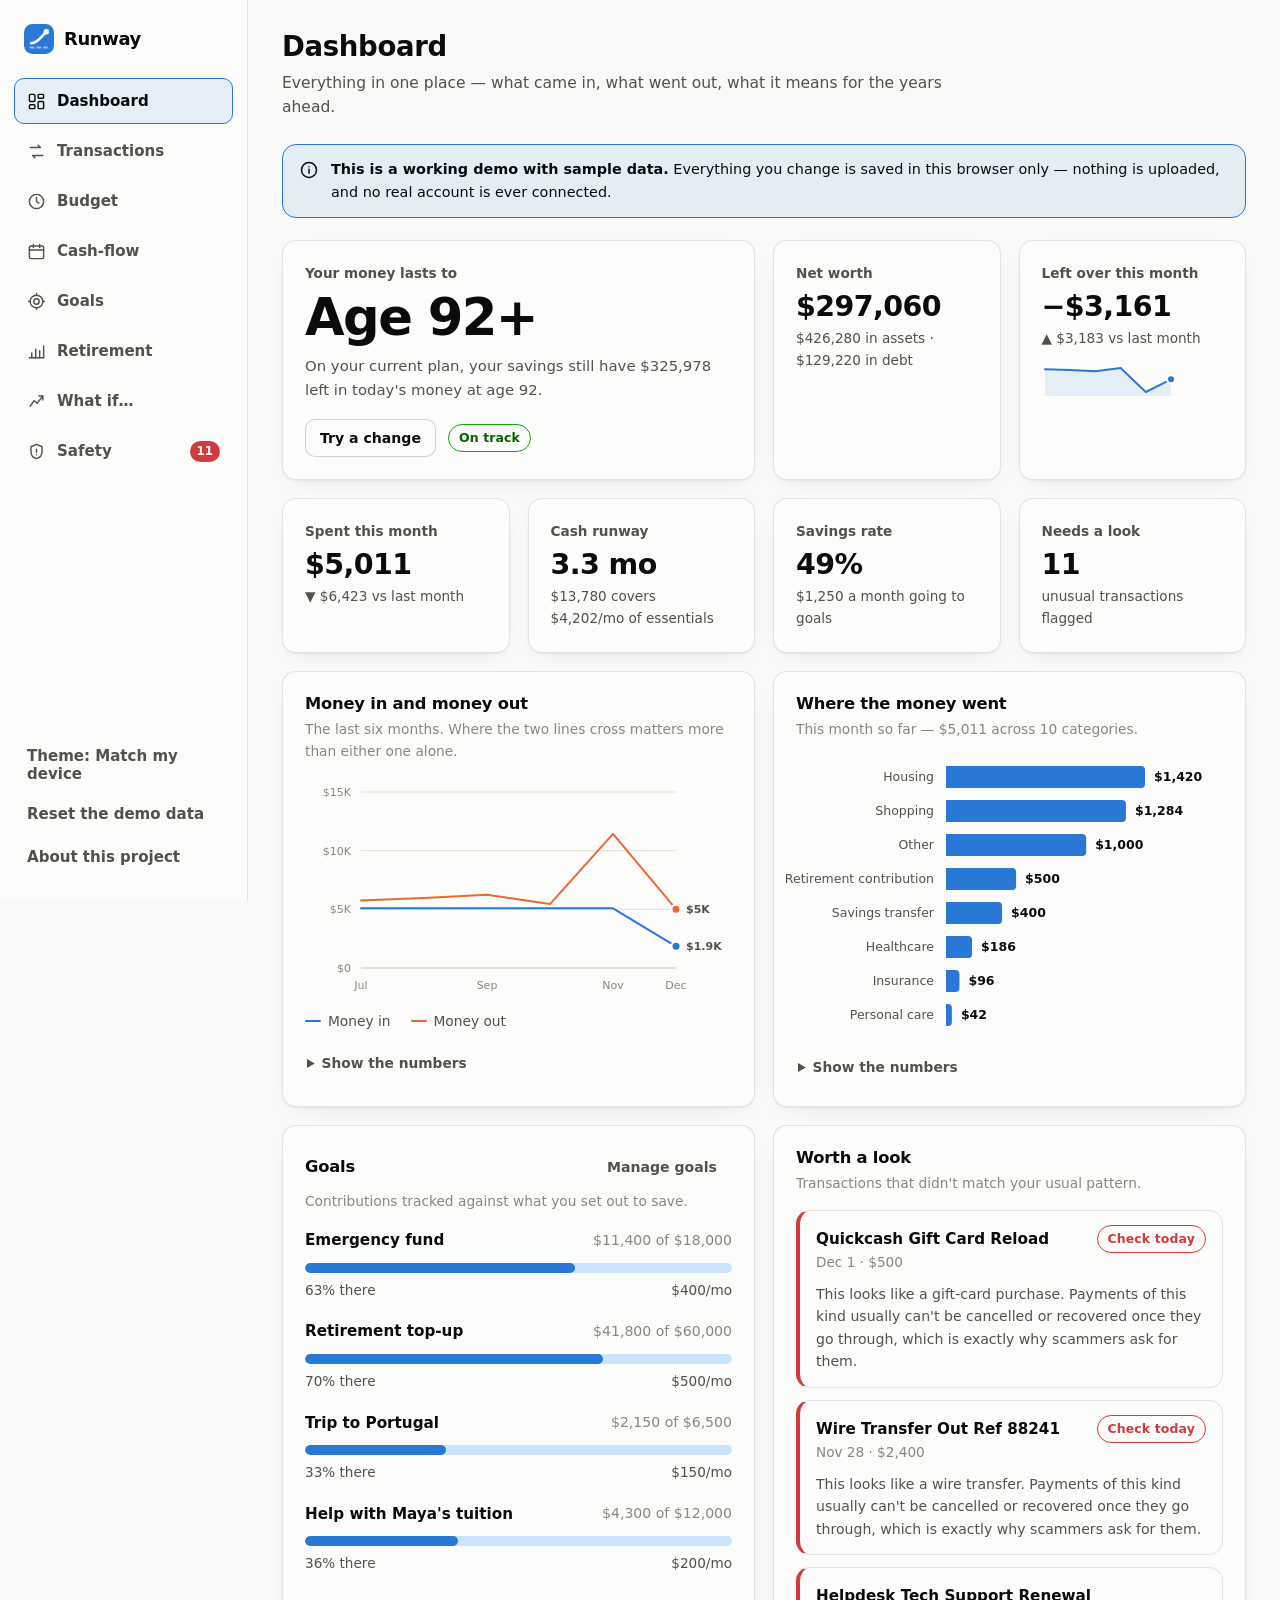
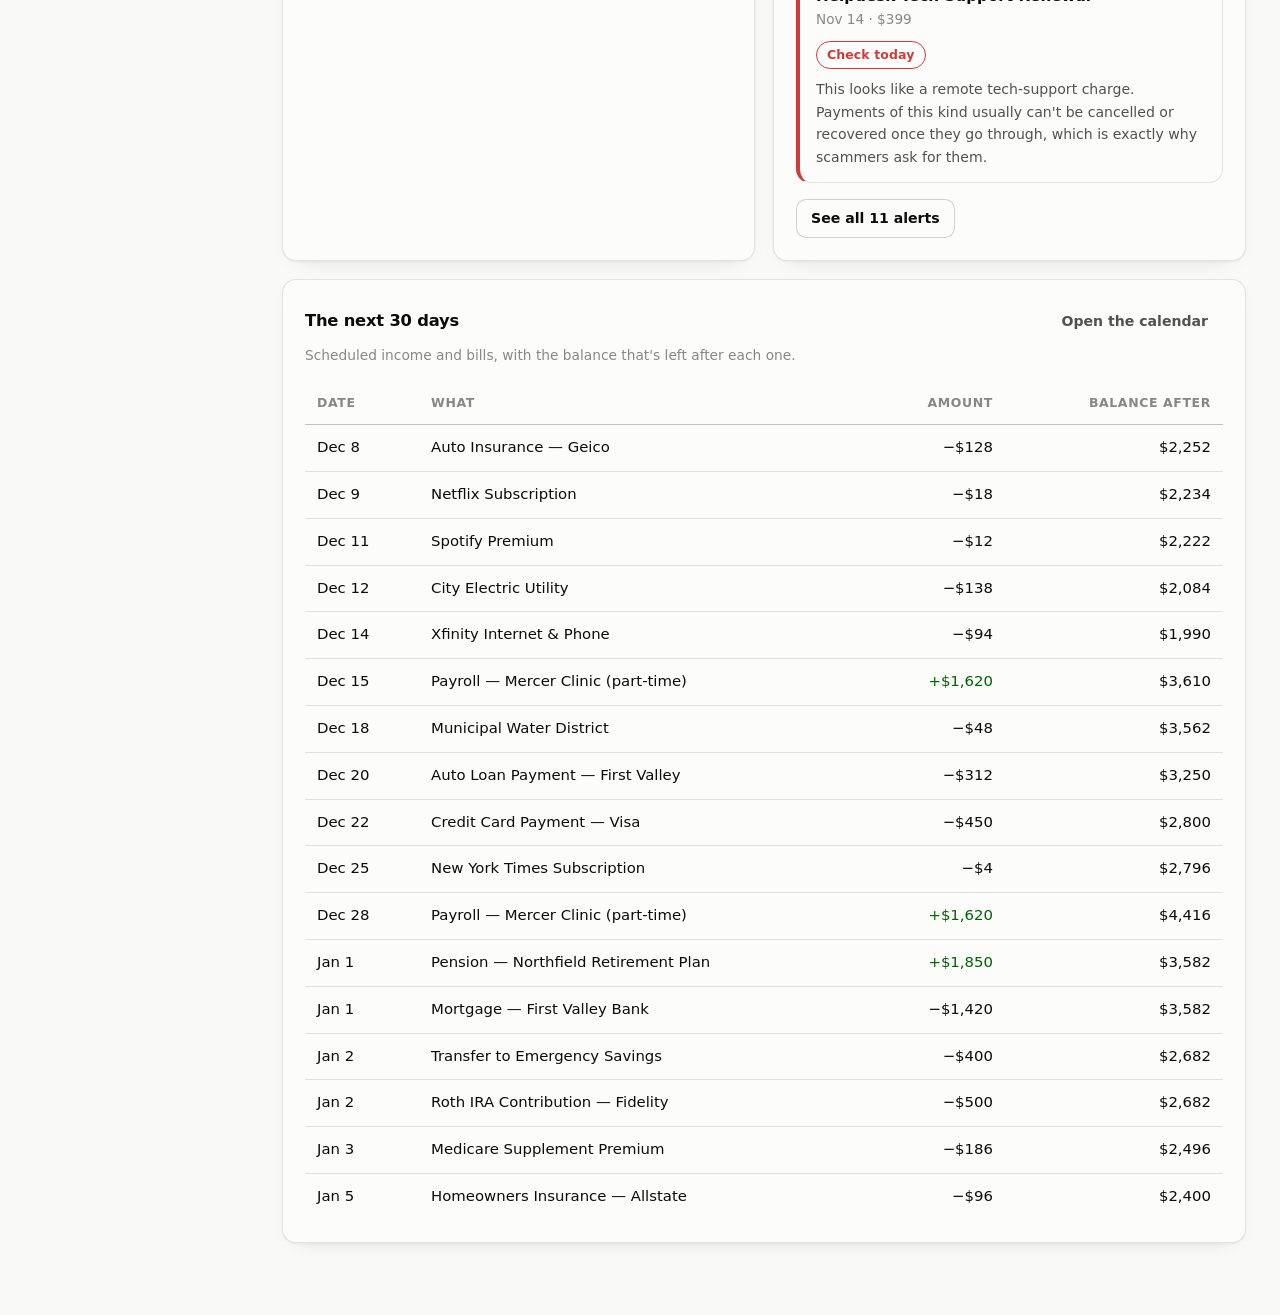
==== app.html @ 5307e1bc "Runway — personal finance, retirement planning and financial safety A static, browser-only planning " ====
<!doctype html>
<html lang="en">
<head>
<meta charset="utf-8">
<meta name="viewport" content="width=device-width, initial-scale=1">
<title>Dashboard · Runway</title>
<meta name="description" content="Runway — a working demo of a personal finance, retirement planning and financial safety dashboard. All data stays in your browser.">
<meta name="color-scheme" content="light dark">
<link rel="icon" href="favicon.svg" type="image/svg+xml">
<link rel="stylesheet" href="assets/css/app.css">
</head>
<body>
<a class="skip-link" href="#view">Skip to the main content</a>

<div class="app-shell">
  <aside class="sidebar">
    <a class="brand" href="./">
      <svg class="brand-mark" viewBox="0 0 32 32" aria-hidden="true">
        <rect width="32" height="32" rx="9" fill="var(--accent)"/>
        <g stroke="#fff" stroke-linecap="round" fill="none">
          <path d="M7 25h3.5M14 25h3.5M21 25h3.5" stroke-width="2" opacity=".5"/>
          <path d="M7.5 20.5C13 20.5 17 15.5 23.5 8.5" stroke-width="2.8"/>
        </g>
        <circle cx="23.8" cy="8.2" r="2.9" fill="#fff"/>
      </svg>
      Runway
    </a>

    <nav id="nav" aria-label="Sections"></nav>

    <div class="sidebar-foot">
      <button class="nav-link" id="theme-btn" type="button">Theme</button>
      <button class="nav-link" id="reset-btn" type="button">Reset the demo data</button>
      <a class="nav-link" href="./#about">About this project</a>
    </div>
  </aside>

  <main class="app-main" id="view" tabindex="-1">
    <noscript>
      <h1>Runway</h1>
      <p>This demo needs JavaScript to run — every figure is calculated in your browser.
         <a href="./">Read about the project instead.</a></p>
    </noscript>
  </main>
</div>

<script type="module" src="assets/js/app.js"></script>
</body>
</html>
---- assets/css/app.css ----
/* ==========================================================================
   Runway — design tokens
   Chart palette is the validated reference instance; hues are used by role.
   ========================================================================== */

:root {
  color-scheme: light;

  /* Planes & ink */
  --page:        #f9f9f7;
  --surface:     #fcfcfb;
  --surface-2:   #f2f1ed;
  --ink:         #0b0b0b;
  --ink-2:       #52514e;
  --muted:       #898781;
  --grid:        #e1e0d9;
  --axis:        #c3c2b7;
  --border:      rgba(11, 11, 11, 0.10);
  --border-firm: rgba(11, 11, 11, 0.18);
  --shadow:      0 1px 2px rgba(11,11,11,.05), 0 8px 24px -16px rgba(11,11,11,.20);

  /* Categorical series (fixed order, never cycled) */
  --series-1: #2a78d6;  /* blue   */
  --series-2: #eb6834;  /* orange */
  --series-3: #1baf7a;  /* aqua   */
  --series-4: #eda100;  /* yellow */
  --series-5: #e87ba4;  /* magenta*/
  --series-6: #008300;  /* green  */
  --series-7: #4a3aa7;  /* violet */
  --series-8: #e34948;  /* red    */

  /* Sequential blue ramp */
  --blue-100: #cde2fb;
  --blue-200: #9ec5f4;
  --blue-300: #6da7ec;
  --blue-450: #2a78d6;
  --blue-600: #184f95;

  /* Status (reserved — never a series) */
  --good:     #0ca30c;
  --warning:  #fab219;
  --serious:  #ec835a;
  --critical: #d03b3b;
  --good-text: #006300;

  --accent:      var(--series-1);
  --accent-weak: rgba(42, 120, 214, 0.10);

  --radius:    14px;
  --radius-sm: 9px;
  --sans: system-ui, -apple-system, "Segoe UI", sans-serif;
}

@media (prefers-color-scheme: dark) {
  :root:not([data-theme="light"]) {
    color-scheme: dark;
    --page:        #0d0d0d;
    --surface:     #1a1a19;
    --surface-2:   #232321;
    --ink:         #ffffff;
    --ink-2:       #c3c2b7;
    --muted:       #898781;
    --grid:        #2c2c2a;
    --axis:        #383835;
    --border:      rgba(255, 255, 255, 0.10);
    --border-firm: rgba(255, 255, 255, 0.20);
    --shadow:      0 1px 2px rgba(0,0,0,.4), 0 8px 24px -16px rgba(0,0,0,.8);
    --series-1: #3987e5;
    --series-2: #d95926;
    --series-3: #199e70;
    --series-4: #c98500;
    --series-5: #d55181;
    --series-6: #008300;
    --series-7: #9085e9;
    --series-8: #e66767;
    --blue-100: #184f95;
    --blue-200: #1c5cab;
    --blue-300: #256abf;
    --blue-450: #3987e5;
    --blue-600: #86b6ef;
    --good-text: #0ca30c;
    --accent-weak: rgba(57, 135, 229, 0.16);
  }
}

:root[data-theme="dark"] {
  color-scheme: dark;
  --page:        #0d0d0d;
  --surface:     #1a1a19;
  --surface-2:   #232321;
  --ink:         #ffffff;
  --ink-2:       #c3c2b7;
  --muted:       #898781;
  --grid:        #2c2c2a;
  --axis:        #383835;
  --border:      rgba(255, 255, 255, 0.10);
  --border-firm: rgba(255, 255, 255, 0.20);
  --shadow:      0 1px 2px rgba(0,0,0,.4), 0 8px 24px -16px rgba(0,0,0,.8);
  --series-1: #3987e5;
  --series-2: #d95926;
  --series-3: #199e70;
  --series-4: #c98500;
  --series-5: #d55181;
  --series-6: #008300;
  --series-7: #9085e9;
  --series-8: #e66767;
  --blue-100: #184f95;
  --blue-200: #1c5cab;
  --blue-300: #256abf;
  --blue-450: #3987e5;
  --blue-600: #86b6ef;
  --good-text: #0ca30c;
  --accent-weak: rgba(57, 135, 229, 0.16);
}

/* ==========================================================================
   Base
   ========================================================================== */

*, *::before, *::after { box-sizing: border-box; }

html { -webkit-text-size-adjust: 100%; }

body {
  margin: 0;
  background: var(--page);
  color: var(--ink);
  font: 17px/1.6 var(--sans);
  -webkit-font-smoothing: antialiased;
}

h1, h2, h3, h4 { margin: 0; line-height: 1.22; font-weight: 640; letter-spacing: -0.012em; }
h1 { font-size: 2.1rem; }
h2 { font-size: 1.4rem; }
h3 { font-size: 1.1rem; }
h4 { font-size: 0.95rem; }
p  { margin: 0 0 1em; }
a  { color: var(--accent); text-underline-offset: 3px; }

img, svg { max-width: 100%; }

:focus-visible {
  outline: 3px solid var(--accent);
  outline-offset: 2px;
  border-radius: 4px;
}

.skip-link {
  position: absolute; left: 8px; top: -60px; z-index: 100;
  background: var(--surface); color: var(--ink);
  padding: 10px 16px; border-radius: var(--radius-sm);
  border: 1px solid var(--border-firm); font-weight: 600;
  transition: top .15s;
}
.skip-link:focus { top: 8px; }

.visually-hidden {
  position: absolute; width: 1px; height: 1px; margin: -1px;
  padding: 0; overflow: hidden; clip: rect(0 0 0 0); white-space: nowrap; border: 0;
}

.muted  { color: var(--muted); }
.ink-2  { color: var(--ink-2); }
.num    { font-variant-numeric: tabular-nums; }
.pos    { color: var(--good-text); }
.neg    { color: var(--critical); }
.nowrap { white-space: nowrap; }

/* ==========================================================================
   Brand mark
   ========================================================================== */

.brand {
  display: inline-flex; align-items: center; gap: 10px;
  font-weight: 680; font-size: 1.12rem; letter-spacing: -0.02em;
  color: var(--ink); text-decoration: none;
}
.brand-mark {
  width: 30px; height: 30px; flex: 0 0 auto;
  display: block;
}

/* ==========================================================================
   Buttons & controls
   ========================================================================== */

.btn {
  display: inline-flex; align-items: center; justify-content: center; gap: 8px;
  font: inherit; font-weight: 600; font-size: 0.97rem;
  padding: 11px 20px; border-radius: 10px;
  border: 1px solid transparent; background: var(--accent); color: #fff;
  cursor: pointer; text-decoration: none; min-height: 44px;
  transition: filter .12s, background .12s, border-color .12s;
}
.btn:hover { filter: brightness(1.07); }
.btn:active { filter: brightness(0.95); }

.btn-secondary {
  background: var(--surface); color: var(--ink); border-color: var(--border-firm);
}
.btn-secondary:hover { background: var(--surface-2); filter: none; }

.btn-ghost {
  background: transparent; color: var(--ink-2); border-color: transparent;
  padding: 7px 12px; min-height: 36px; font-size: 0.9rem;
}
.btn-ghost:hover { background: var(--surface-2); color: var(--ink); filter: none; }

.btn-sm { padding: 7px 14px; min-height: 36px; font-size: 0.88rem; }

input[type="text"], input[type="number"], input[type="date"],
input[type="search"], select, textarea {
  font: inherit; font-size: 0.97rem;
  color: var(--ink); background: var(--surface);
  border: 1px solid var(--border-firm); border-radius: 10px;
  padding: 10px 12px; width: 100%; min-height: 44px;
}
textarea { min-height: 120px; resize: vertical; line-height: 1.5; }
select { cursor: pointer; }

label.field { display: block; margin-bottom: 14px; }
label.field > span {
  display: block; font-size: 0.86rem; font-weight: 600;
  color: var(--ink-2); margin-bottom: 5px;
}
.field-hint { font-size: 0.82rem; color: var(--muted); margin-top: 4px; }

input[type="range"] {
  -webkit-appearance: none; appearance: none;
  width: 100%; height: 28px; background: transparent; cursor: pointer; margin: 0;
}
input[type="range"]::-webkit-slider-runnable-track {
  height: 6px; border-radius: 3px; background: var(--blue-100);
}
input[type="range"]::-webkit-slider-thumb {
  -webkit-appearance: none; appearance: none;
  width: 24px; height: 24px; border-radius: 50%;
  background: var(--accent); border: 3px solid var(--surface);
  box-shadow: 0 1px 3px rgba(0,0,0,.3); margin-top: -9px;
}
input[type="range"]::-moz-range-track {
  height: 6px; border-radius: 3px; background: var(--blue-100);
}
input[type="range"]::-moz-range-thumb {
  width: 24px; height: 24px; border-radius: 50%; border: 3px solid var(--surface);
  background: var(--accent); box-shadow: 0 1px 3px rgba(0,0,0,.3);
}

/* ==========================================================================
   Cards & layout primitives
   ========================================================================== */

.card {
  background: var(--surface);
  border: 1px solid var(--border);
  border-radius: var(--radius);
  padding: 22px;
  box-shadow: var(--shadow);
}
.card-head {
  display: flex; align-items: baseline; justify-content: space-between;
  gap: 16px; flex-wrap: wrap; margin-bottom: 4px;
}
.card-head h3 { font-size: 1.02rem; }
.card-sub { font-size: 0.86rem; color: var(--muted); margin: 2px 0 16px; }

.grid { display: grid; gap: 18px; }
.cols-2 { grid-template-columns: repeat(2, minmax(0, 1fr)); }
.cols-3 { grid-template-columns: repeat(3, minmax(0, 1fr)); }
.cols-4 { grid-template-columns: repeat(4, minmax(0, 1fr)); }
.span-2 { grid-column: span 2; }

@media (max-width: 980px) {
  .cols-3, .cols-4 { grid-template-columns: repeat(2, minmax(0, 1fr)); }
}
@media (max-width: 680px) {
  .cols-2, .cols-3, .cols-4 { grid-template-columns: minmax(0, 1fr); }
  .span-2 { grid-column: span 1; }
}

.stack  { display: flex; flex-direction: column; gap: 18px; }
.row    { display: flex; align-items: center; gap: 12px; flex-wrap: wrap; }
.row-between { display: flex; align-items: center; justify-content: space-between; gap: 12px; flex-wrap: wrap; }
.push   { margin-left: auto; }

/* ==========================================================================
   Stat tiles & hero figure
   ========================================================================== */

.tile-label {
  font-size: 0.85rem; font-weight: 600; color: var(--ink-2);
  margin-bottom: 6px;
}
.tile-value {
  font-size: 1.78rem; font-weight: 650; letter-spacing: -0.02em;
  line-height: 1.1;
}
.tile-delta { font-size: 0.85rem; color: var(--ink-2); margin-top: 6px; }
.tile-spark { margin-top: 12px; display: block; }

.hero-figure {
  font-size: 3.2rem; font-weight: 660; letter-spacing: -0.03em; line-height: 1.02;
}
@media (max-width: 680px) { .hero-figure { font-size: 2.5rem; } }

/* ==========================================================================
   Meters
   ========================================================================== */

.meter { margin-top: 10px; }
.meter-track {
  height: 10px; border-radius: 5px; background: var(--blue-100); overflow: hidden;
}
.meter-fill { height: 100%; border-radius: 5px; background: var(--accent); }
.meter-fill.is-warning  { background: var(--warning); }
.meter-fill.is-critical { background: var(--critical); }
.meter-legend {
  display: flex; justify-content: space-between; gap: 10px;
  font-size: 0.85rem; color: var(--ink-2); margin-top: 7px;
}

/* ==========================================================================
   Badges, pills, status
   ========================================================================== */

.badge {
  display: inline-flex; align-items: center; gap: 6px;
  font-size: 0.78rem; font-weight: 650; letter-spacing: .01em;
  padding: 3px 10px; border-radius: 999px;
  border: 1px solid var(--border-firm); color: var(--ink-2); background: var(--surface-2);
  white-space: nowrap;
}
.badge-dot { width: 8px; height: 8px; border-radius: 50%; flex: 0 0 auto; }
.badge.is-good     { border-color: var(--good);     color: var(--good-text); background: transparent; }
.badge.is-warning  { border-color: var(--warning);  color: var(--ink);       background: transparent; }
.badge.is-serious  { border-color: var(--serious);  color: var(--ink);       background: transparent; }
.badge.is-critical { border-color: var(--critical); color: var(--critical);  background: transparent; }

.chips { display: flex; flex-wrap: wrap; gap: 8px; }
.chip {
  font: inherit; font-size: 0.86rem; font-weight: 600;
  padding: 7px 14px; border-radius: 999px; cursor: pointer;
  background: var(--surface); color: var(--ink-2);
  border: 1px solid var(--border-firm); min-height: 38px;
}
.chip:hover { background: var(--surface-2); color: var(--ink); }
.chip[aria-pressed="true"] {
  background: var(--accent-weak); border-color: var(--accent); color: var(--ink);
}

/* ==========================================================================
   Tables
   ========================================================================== */

.table-wrap { overflow-x: auto; margin: 0 -4px; padding: 0 4px; }
table.data {
  width: 100%; border-collapse: collapse; font-size: 0.93rem;
  font-variant-numeric: tabular-nums;
}
table.data th, table.data td {
  text-align: left; padding: 11px 12px;
  border-bottom: 1px solid var(--grid); vertical-align: middle;
}
table.data th {
  font-size: 0.78rem; font-weight: 650; text-transform: uppercase;
  letter-spacing: .05em; color: var(--muted);
  border-bottom: 1px solid var(--axis); white-space: nowrap;
}
table.data td.r, table.data th.r { text-align: right; }
table.data tbody tr:hover { background: var(--surface-2); }
table.data tbody tr:last-child td { border-bottom: 0; }

details.table-view { margin-top: 14px; }
details.table-view > summary {
  cursor: pointer; font-size: 0.86rem; font-weight: 600; color: var(--ink-2);
  padding: 6px 2px; list-style: revert;
}
details.table-view > summary:hover { color: var(--ink); }

/* ==========================================================================
   Charts
   ========================================================================== */

.chart { position: relative; width: 100%; }
.chart svg { display: block; width: 100%; height: auto; overflow: visible; }
.chart-tip {
  position: absolute; pointer-events: none; opacity: 0;
  transform: translate(-50%, -100%);
  background: var(--surface); color: var(--ink);
  border: 1px solid var(--border-firm); border-radius: 10px;
  box-shadow: var(--shadow); padding: 9px 12px;
  font-size: 0.85rem; line-height: 1.45; white-space: nowrap; z-index: 8;
  transition: opacity .1s;
}
.chart-tip strong { font-weight: 650; }
.chart-tip .tip-row { display: flex; align-items: center; gap: 7px; }
.chart-tip .tip-row .sw { width: 9px; height: 9px; border-radius: 2px; flex: 0 0 auto; }
.chart-tip .tip-val { margin-left: auto; padding-left: 14px; font-variant-numeric: tabular-nums; }

.legend {
  display: flex; flex-wrap: wrap; gap: 8px 20px;
  font-size: 0.86rem; color: var(--ink-2); margin-top: 12px;
}
.legend-item { display: inline-flex; align-items: center; gap: 7px; }
.legend-swatch { width: 11px; height: 11px; border-radius: 3px; flex: 0 0 auto; }
.legend-line { width: 16px; height: 2px; border-radius: 1px; flex: 0 0 auto; }

.axis-label { font-size: 11px; fill: var(--muted); font-variant-numeric: tabular-nums; }
.grid-line  { stroke: var(--grid); stroke-width: 1; }
.axis-line  { stroke: var(--axis); stroke-width: 1; }

/* ==========================================================================
   App shell
   ========================================================================== */

.app-shell { display: flex; min-height: 100vh; }

.sidebar {
  width: 248px; flex: 0 0 248px;
  background: var(--surface); border-right: 1px solid var(--border);
  padding: 20px 14px; position: sticky; top: 0; height: 100vh;
  display: flex; flex-direction: column; gap: 6px; overflow-y: auto;
}
.sidebar .brand { padding: 4px 10px 18px; }
.nav-link {
  display: flex; align-items: center; gap: 11px;
  padding: 10px 12px; border-radius: 10px;
  font-size: 0.94rem; font-weight: 560; color: var(--ink-2);
  text-decoration: none; border: 1px solid transparent; cursor: pointer;
  background: none; font-family: inherit; text-align: left; width: 100%;
}
.nav-link:hover { background: var(--surface-2); color: var(--ink); }
.nav-link[aria-current="page"] {
  background: var(--accent-weak); color: var(--ink);
  border-color: var(--accent); font-weight: 640;
}
.nav-icon { width: 19px; height: 19px; flex: 0 0 auto; stroke: currentColor; }
.nav-count {
  margin-left: auto; font-size: 0.74rem; font-weight: 700;
  background: var(--critical); color: #fff;
  border-radius: 999px; padding: 1px 7px; min-width: 20px; text-align: center;
}
.sidebar-foot { margin-top: auto; padding-top: 16px; }

.app-main { flex: 1 1 auto; min-width: 0; padding: 30px 34px 72px; }
.app-main > header { margin-bottom: 24px; }
.app-main > header h1 { font-size: 1.72rem; }
.app-main > header p  { color: var(--ink-2); margin: 7px 0 0; max-width: 68ch; font-size: 0.97rem; }

@media (max-width: 900px) {
  .app-shell { flex-direction: column; }
  .sidebar {
    width: auto; flex: none; height: auto; position: static;
    border-right: 0; border-bottom: 1px solid var(--border);
    flex-direction: row; align-items: center; overflow-x: auto;
    padding: 12px; gap: 8px;
  }
  .sidebar .brand { padding: 0 8px 0 4px; flex: 0 0 auto; }
  .nav-link { width: auto; flex: 0 0 auto; white-space: nowrap; padding: 9px 12px; }
  .nav-link .nav-icon { display: none; }
  .sidebar-foot { margin-top: 0; padding-top: 0; flex: 0 0 auto; }
  .app-main { padding: 22px 16px 60px; }
}

/* Demo-data banner */
.demo-note {
  display: flex; gap: 12px; align-items: flex-start;
  background: var(--accent-weak); border: 1px solid var(--accent);
  border-radius: var(--radius); padding: 13px 16px; margin-bottom: 22px;
  font-size: 0.9rem; color: var(--ink);
}
.demo-note svg { flex: 0 0 auto; margin-top: 2px; width: 20px; height: 20px; }

/* ==========================================================================
   Alerts & safety
   ========================================================================== */

.alert-card {
  border: 1px solid var(--border); border-left-width: 4px;
  border-radius: var(--radius); background: var(--surface);
  padding: 18px 20px;
}
.alert-card.sev-critical { border-left-color: var(--critical); }
.alert-card.sev-serious  { border-left-color: var(--serious); }
.alert-card.sev-warning  { border-left-color: var(--warning); }
.alert-card.sev-good     { border-left-color: var(--good); }
.alert-card.is-resolved  { opacity: .62; }
.alert-card svg { width: 20px; height: 20px; flex: 0 0 auto; }
.alert-why {
  background: var(--surface-2); border-radius: var(--radius-sm);
  padding: 11px 14px; margin: 12px 0; font-size: 0.9rem; color: var(--ink-2);
}
.alert-why strong { color: var(--ink); }

.signal-list { list-style: none; margin: 0; padding: 0; display: grid; gap: 10px; }
.signal-list li {
  display: flex; gap: 11px; align-items: flex-start;
  padding: 12px 14px; border-radius: var(--radius-sm);
  background: var(--surface-2); font-size: 0.91rem;
}
.signal-list li svg { flex: 0 0 auto; margin-top: 3px; width: 18px; height: 18px; }
.signal-list li b { display: block; color: var(--ink); }

/* ==========================================================================
   Cash-flow calendar
   ========================================================================== */

.cal-grid {
  display: grid; grid-template-columns: repeat(7, minmax(0, 1fr));
  gap: 4px; margin-top: 10px;
}
.cal-head {
  font-size: 0.74rem; font-weight: 650; text-transform: uppercase;
  letter-spacing: .05em; color: var(--muted); text-align: center; padding: 6px 0;
}
.cal-day {
  min-height: 86px; border-radius: 9px; padding: 6px 7px;
  background: var(--surface-2); border: 1px solid transparent;
  font-size: 0.78rem; display: flex; flex-direction: column; gap: 3px;
  text-align: left; font-family: inherit; color: var(--ink); cursor: default;
}
.cal-day.is-empty { background: transparent; }
.cal-day.is-today { border-color: var(--accent); }
.cal-day.is-short { background: rgba(208, 59, 59, .12); border-color: var(--critical); }
.cal-day .cal-num { font-weight: 650; color: var(--ink-2); font-variant-numeric: tabular-nums; }
.cal-day.is-today .cal-num { color: var(--accent); }
.cal-ev {
  display: flex; align-items: center; gap: 4px;
  font-size: 0.72rem; line-height: 1.3; font-variant-numeric: tabular-nums;
}
.cal-ev .cal-bar { width: 3px; align-self: stretch; border-radius: 2px; flex: 0 0 auto; }
.cal-ev .cal-name { overflow: hidden; text-overflow: ellipsis; white-space: nowrap; }
.cal-bal {
  margin-top: auto; font-size: 0.7rem; color: var(--muted);
  font-variant-numeric: tabular-nums; padding-top: 2px;
}
.cal-day.is-short .cal-bal { color: var(--critical); font-weight: 650; }

@media (max-width: 680px) {
  .cal-day { min-height: 66px; font-size: 0.7rem; }
  .cal-ev .cal-name { display: none; }
}

/* ==========================================================================
   Landing page
   ========================================================================== */

.site-header {
  position: sticky; top: 0; z-index: 20;
  background: color-mix(in srgb, var(--page) 88%, transparent);
  backdrop-filter: saturate(1.6) blur(10px);
  border-bottom: 1px solid var(--border);
}
.site-header .wrap { display: flex; align-items: center; gap: 20px; padding: 14px 0; }
.site-nav { display: flex; gap: 6px; margin-left: auto; align-items: center; }
.site-nav a {
  color: var(--ink-2); text-decoration: none; font-size: 0.93rem; font-weight: 560;
  padding: 8px 12px; border-radius: 9px;
}
.site-nav a:hover { background: var(--surface-2); color: var(--ink); }
/* The CTA in the nav is a button first — the nav link colour must not win. */
.site-nav a.btn { color: #fff; }
.site-nav a.btn:hover { background: var(--accent); color: #fff; }
@media (max-width: 760px) { .site-nav a.hide-sm { display: none; } }

.wrap { width: min(1140px, calc(100% - 44px)); margin-inline: auto; }
@media (max-width: 680px) { .wrap { width: calc(100% - 32px); } }

section.band { padding: 76px 0; }
section.band.tight { padding: 52px 0; }
section.band.alt { background: var(--surface); border-block: 1px solid var(--border); }

.eyebrow {
  font-size: 0.8rem; font-weight: 700; letter-spacing: .09em;
  text-transform: uppercase; color: var(--accent); margin-bottom: 14px;
}
.lede { font-size: 1.14rem; color: var(--ink-2); max-width: 64ch; }
.section-head { max-width: 70ch; margin-bottom: 36px; }
.section-head h2 { font-size: 1.85rem; }
.section-head p { margin-top: 12px; color: var(--ink-2); }

.hero { padding: 68px 0 56px; }
.hero h1 { font-size: clamp(2.3rem, 5.2vw, 3.5rem); max-width: 17ch; }
.hero .lede { margin-top: 20px; font-size: 1.22rem; }
.hero .row { margin-top: 30px; gap: 14px; }
.hero-note { font-size: 0.86rem; color: var(--muted); margin-top: 18px; }
.hero-layout { display: grid; grid-template-columns: 1.02fr 1fr; gap: 56px; align-items: center; }
@media (max-width: 940px) { .hero-layout { grid-template-columns: 1fr; gap: 40px; } }

.feature {
  background: var(--surface); border: 1px solid var(--border);
  border-radius: var(--radius); padding: 24px;
}
.feature-icon {
  width: 40px; height: 40px; border-radius: 11px;
  display: grid; place-items: center; margin-bottom: 15px;
  background: var(--accent-weak); color: var(--accent);
}
.feature h3 { font-size: 1.04rem; margin-bottom: 8px; }
.feature p { font-size: 0.93rem; color: var(--ink-2); margin: 0; }

.steps { counter-reset: step; display: grid; gap: 20px; }
.step { display: flex; gap: 18px; align-items: flex-start; }
.step-num {
  counter-increment: step; flex: 0 0 auto;
  width: 34px; height: 34px; border-radius: 50%;
  background: var(--accent); color: #fff;
  display: grid; place-items: center; font-weight: 700; font-size: 0.93rem;
}
.step-num::before { content: counter(step); }
.step h3 { font-size: 1rem; margin-bottom: 5px; }
.step p { font-size: 0.93rem; color: var(--ink-2); margin: 0; }

.cta-band {
  background: var(--surface); border: 1px solid var(--border);
  border-radius: 20px; padding: 48px 40px; text-align: center;
}
.cta-band h2 { font-size: 1.85rem; }
.cta-band p { margin: 14px auto 26px; max-width: 54ch; color: var(--ink-2); }
@media (max-width: 680px) { .cta-band { padding: 34px 22px; } }

.site-footer {
  border-top: 1px solid var(--border); padding: 36px 0 52px;
  font-size: 0.88rem; color: var(--muted);
}
.site-footer .row-between { align-items: flex-start; }
.site-footer a { color: var(--ink-2); }

.disclosure {
  border: 1px solid var(--border-firm); border-radius: var(--radius);
  padding: 18px 20px; font-size: 0.88rem; color: var(--ink-2);
  background: var(--surface-2);
}
.disclosure strong { color: var(--ink); }

/* Screenshot-style preview frame on the landing hero */
.preview {
  background: var(--surface); border: 1px solid var(--border);
  border-radius: 16px; box-shadow: var(--shadow); overflow: hidden;
}
.preview-bar {
  display: flex; align-items: center; gap: 7px;
  padding: 11px 14px; border-bottom: 1px solid var(--border); background: var(--surface-2);
}
.preview-bar i { width: 10px; height: 10px; border-radius: 50%; background: var(--axis); display: block; }
.preview-bar span { margin-left: 8px; font-size: 0.78rem; color: var(--muted); }
.preview-body { padding: 20px; }

@media (prefers-reduced-motion: reduce) {
  *, *::before, *::after { transition-duration: .01ms !important; animation-duration: .01ms !important; }
}

@media print {
  .sidebar, .site-header, .btn, .chart-tip { display: none !important; }
  body { background: #fff; }
}

/* Sidebar nav list */
.sidebar nav { display: flex; flex-direction: column; gap: 4px; }
@media (max-width: 900px) {
  .sidebar nav { flex-direction: row; gap: 6px; }
  .sidebar-foot { display: flex; gap: 6px; }
  .sidebar-foot .nav-link { font-size: 0.85rem; }
}

/* Budget category rows — two per line on wide screens, so the meters read as
   a comparison rather than a stack of full-width bars. */
.budget-rows { display: grid; grid-template-columns: repeat(2, minmax(0, 1fr)); gap: 24px 36px; }
@media (max-width: 1100px) { .budget-rows { grid-template-columns: minmax(0, 1fr); } }
.budget-row input[type="range"] { margin-top: 2px; }
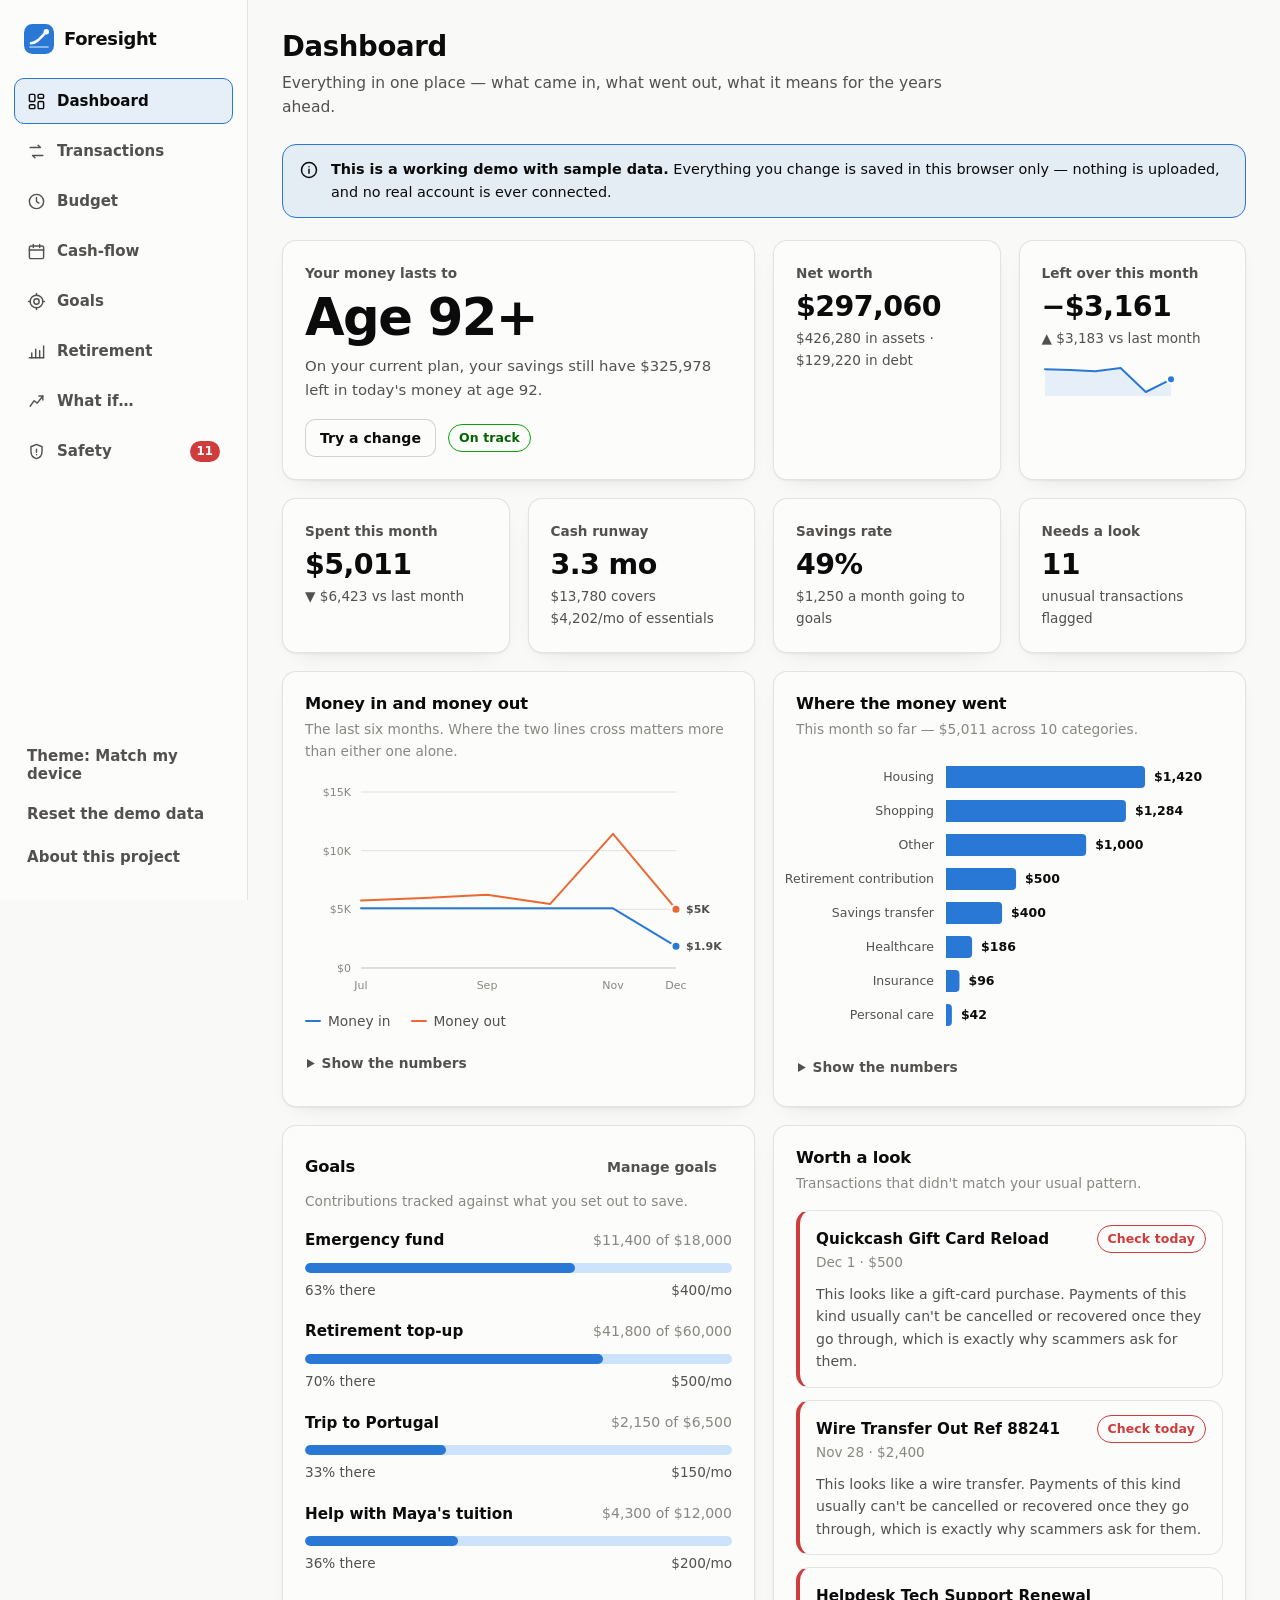
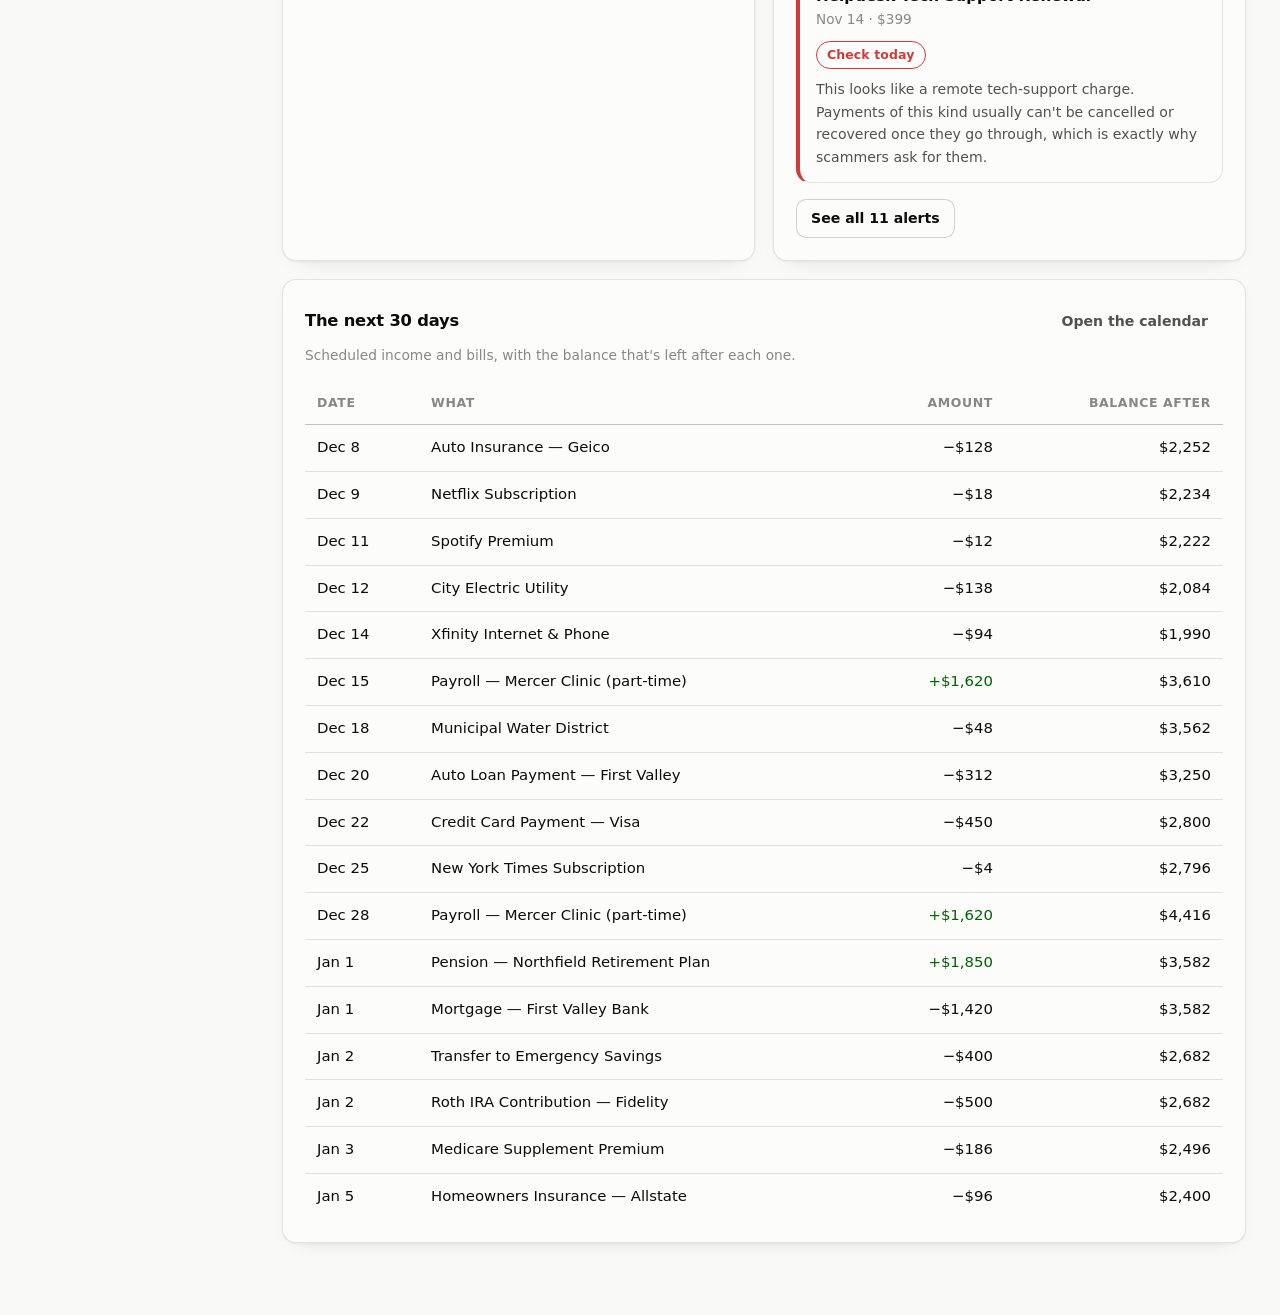
==== commit fca1b750: "Rename the project from Runway to Foresight Brand name, page titles, meta tags, README and licence. " ====
--- a/app.html
+++ b/app.html
@@ -3,8 +3,8 @@
 <head>
 <meta charset="utf-8">
 <meta name="viewport" content="width=device-width, initial-scale=1">
-<title>Dashboard · Runway</title>
-<meta name="description" content="Runway — a working demo of a personal finance, retirement planning and financial safety dashboard. All data stays in your browser.">
+<title>Dashboard · Foresight</title>
+<meta name="description" content="Foresight — a working demo of a personal finance, retirement planning and financial safety dashboard. All data stays in your browser.">
 <meta name="color-scheme" content="light dark">
 <link rel="icon" href="favicon.svg" type="image/svg+xml">
 <link rel="stylesheet" href="assets/css/app.css">
@@ -18,12 +18,12 @@
       <svg class="brand-mark" viewBox="0 0 32 32" aria-hidden="true">
         <rect width="32" height="32" rx="9" fill="var(--accent)"/>
         <g stroke="#fff" stroke-linecap="round" fill="none">
-          <path d="M7 25h3.5M14 25h3.5M21 25h3.5" stroke-width="2" opacity=".5"/>
+          <path d="M6.5 24.5h19" stroke-width="2" opacity=".45"/>
           <path d="M7.5 20.5C13 20.5 17 15.5 23.5 8.5" stroke-width="2.8"/>
         </g>
         <circle cx="23.8" cy="8.2" r="2.9" fill="#fff"/>
       </svg>
-      Runway
+      Foresight
     </a>
 
     <nav id="nav" aria-label="Sections"></nav>
@@ -37,7 +37,7 @@
 
   <main class="app-main" id="view" tabindex="-1">
     <noscript>
-      <h1>Runway</h1>
+      <h1>Foresight</h1>
       <p>This demo needs JavaScript to run — every figure is calculated in your browser.
          <a href="./">Read about the project instead.</a></p>
     </noscript>
--- a/assets/css/app.css
+++ b/assets/css/app.css
@@ -1,5 +1,5 @@
 /* ==========================================================================
-   Runway — design tokens
+   Foresight — design tokens
    Chart palette is the validated reference instance; hues are used by role.
    ========================================================================== */
 
